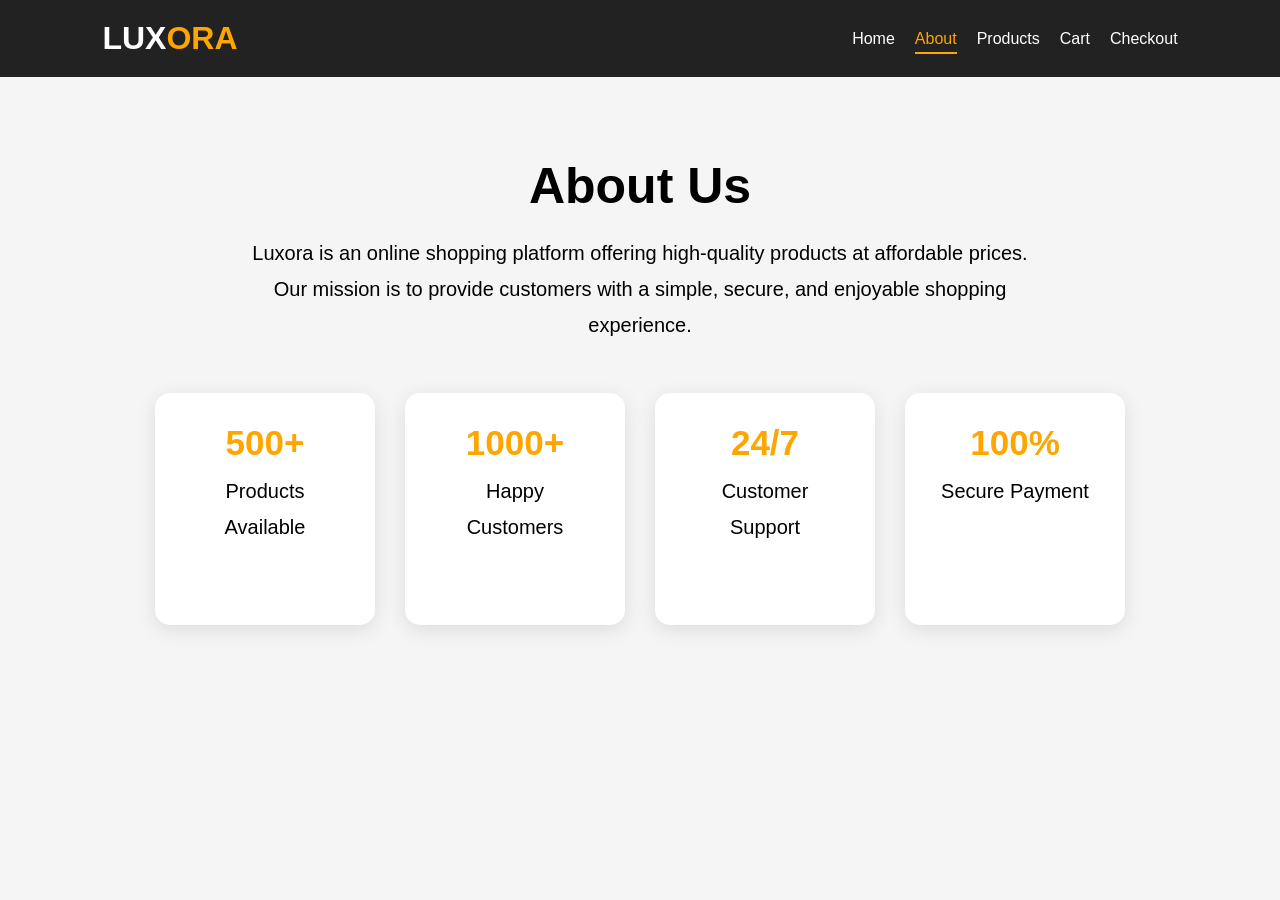
==== about.html @ dd6be41b "Initial upload of Luxora website" ====
<!DOCTYPE html>
<html lang="en">
<head>
    <link rel="icon" type="image/png" href="C:\Users\City Computer\Desktop\Images/fav.png">
    <title>About Us</title>
    <link rel="stylesheet" href="style.css">
</head>
<body>

<nav class="navbar">
    <div class="logo">LUX<span>ORA</span></div>
    <ul class="nav-links">
        <li><a href="index.html">Home</a></li>
        <li><a href="about.html"  class="active">About</a></li>
        <li><a href="products.html">Products</a></li>
        <li><a href="cart.html">Cart</a></li>
        <li><a href="checkout.html">Checkout</a></li>
    </ul>
</nav>

<section class="about">
    <h1>About Us</h1>

    <p>
        Luxora is an online shopping platform offering high-quality
        products at affordable prices. Our mission is to provide customers
        with a simple, secure, and enjoyable shopping experience.
    </p>

    <div class="about-features">
        <div class="feature">
            <h3>500+</h3>
            <p>Products Available</p>
        </div>

        <div class="feature">
            <h3>1000+</h3>
            <p>Happy Customers</p>
        </div>

        <div class="feature">
            <h3>24/7</h3>
            <p>Customer Support</p>
        </div>

        <div class="feature">
            <h3>100%</h3>
            <p>Secure Payment</p>
        </div>
    </div>
</section>
</body>
</html>
---- style.css ----
*{
    margin:0;
    padding:0;
    box-sizing:border-box;
}

body{
    font-family:Arial;
    background:#f5f5f5;
}

.navbar{
    background:#222;
    color:white;
    display:flex;
    justify-content:space-between;
    align-items:center;
    padding:20px 8%;
}

.logo{
    font-size: 32px;
    font-weight: bold;
    color: white;
}

.logo span{
    color: orange;
}

@media (max-width: 768px) {
    .nav-links {
        display: none;
    }

    .menu-icon {
        display: block;
    }
}

.nav-links{
    list-style:none;
    display: flex;
}

.nav-links li{
    margin-left:20px;
}

.nav-links a{
    color:white;
    text-decoration:none;
    transition: 0.3;
    padding-bottom: 5px;
}

.nav-links a:hover{
    color: orange;
    border-bottom: 2px solid orange;
}

nav a.active{
    color: orange;
    border-bottom: 2px solid orange;
}

.hero{
    height:90vh;
    display:flex;
    flex-direction:row;
    justify-content:center;
    align-items:center;
    text-align:center;
}

.hero h1{
    font-size:55px;
}

.hero p{
    margin:20px;
    font-size:20px;
}

.hero-text{
    width:50%;
}

.hero-image{
    width:50%;
    text-align:center;
}

.hero-image img{
    width:500px;
    max-width:100%;
    animation: float 3s ease-in-out infinite;
}

@keyframes float{
    0%{
        transform:translateY(0px);
    }

    50%{
        transform:translateY(-15px);
    }

    100%{
        transform:translateY(0px);
    }
}

.btn{
    padding:12px 25px;
    background:orange;
    color:white;
    text-decoration:none;
    cursor:pointer;
    border-radius: 6px;
}

.btn:hover{
    background: black;
}

.products{
    display:flex;
    flex-wrap: wrap;
    gap:30px;
    padding:40px;
    justify-content:center;
}

.product{
    background:#FFFFFF;
    padding:20px;
    border-radius:10px;
    text-align:center;
    width:250px;
    overflow: hidden;
}

.product img{
    width:100%;
    height:200px;
    object-fit:cover;
    transition: 0.3 ease;
    border-radius: 10px;
}

.product img:hover{
    transform: scale(1.2);
}

button{
    margin-top:10px;
    padding:10px 20px;
    border:none;
    background:orange;
    color:white;
    cursor:pointer;
    border-radius: 6px;
}

button:hover{
    background: black;
}

.about{
    text-align:center;
    padding:80px 50px;
}

.about h1{
    font-size:50px;
    margin-bottom:20px;
}

.about p{
    font-size:20px;
    max-width:800px;
    margin:0 auto 50px;
    line-height:1.8;
}

.about-features{
    display:flex;
    justify-content:center;
    gap:30px;
    flex-wrap:wrap;
}

.feature{
    width:220px;
    padding:30px;
    background:white;
    border-radius:15px;
    box-shadow:0 5px 20px rgba(0,0,0,0.1);
}

.feature h3{
    color:orange;
    font-size:35px;
    margin-bottom:10px;
}


.cart-section{
    text-align:center;
    padding:80px 20px;
}

.cart-box{
    width:300px;
    margin:30px auto;
    padding:30px;
    background:white;
    border-radius:15px;
    box-shadow:0 5px 20px rgba(0,0,0,0.1);
}

.cart-box h2{
    margin-bottom:20px;
}

#cart-count{
    font-size:60px;
    color:orange;
    margin:20px 0;
}
.checkout{
    display:flex;
    flex-direction:column;
    width:400px;
    margin:50px auto;
    gap:15px;
}

.checkout input{
    padding:12px;
        border: 2px solid orange;
    border-radius: 3px;
}
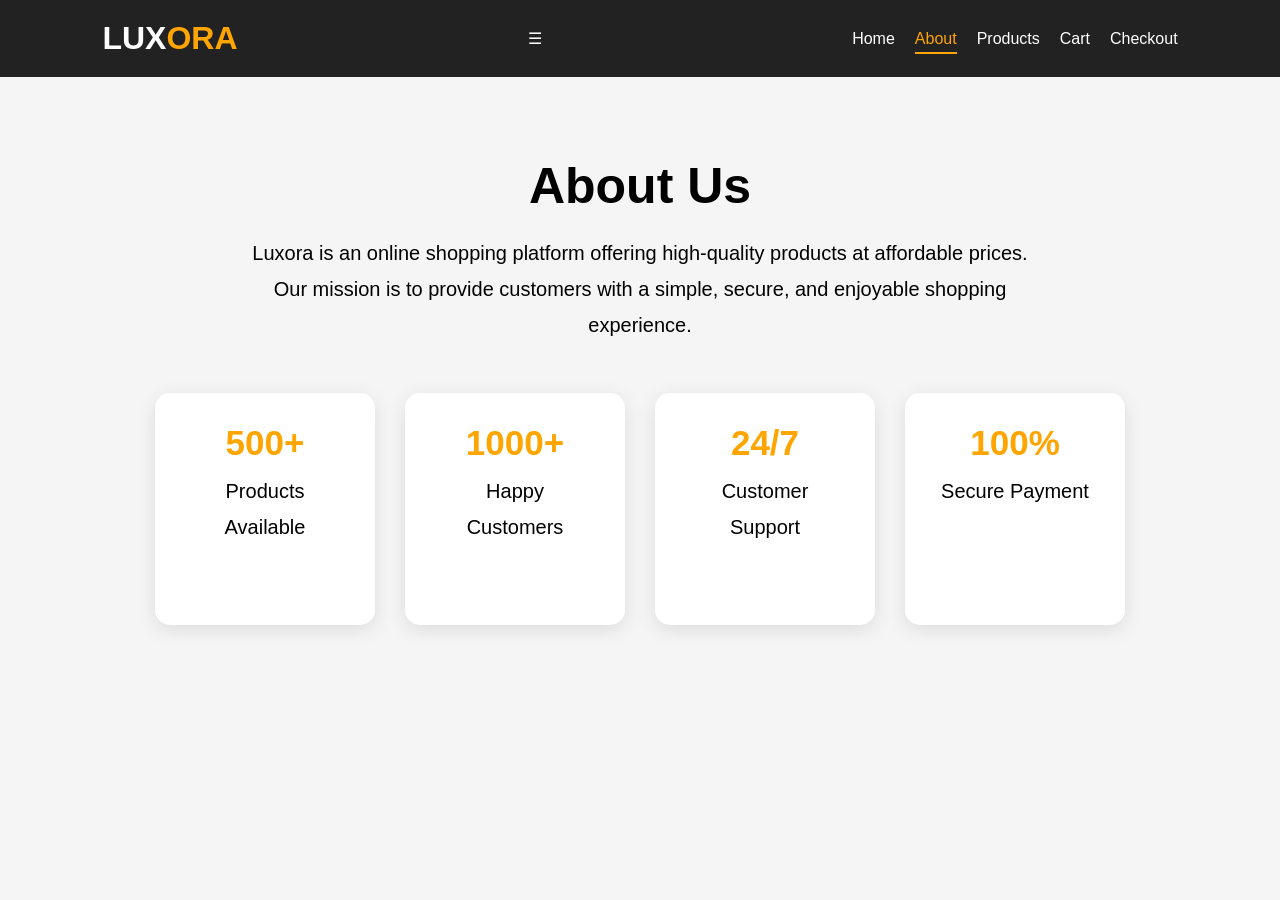
==== commit 26f1210f: "Add menu toggle functionality to about.html" ====
--- a/about.html
+++ b/about.html
@@ -1,7 +1,7 @@
 <!DOCTYPE html>
 <html lang="en">
 <head>
-    <link rel="icon" type="image/png" href="C:\Users\City Computer\Desktop\Images/fav.png">
+    <link rel="icon" type="image/png" href="Images/fav.png">
     <title>About Us</title>
     <link rel="stylesheet" href="style.css">
 </head>
@@ -9,6 +9,7 @@
 
 <nav class="navbar">
     <div class="logo">LUX<span>ORA</span></div>
+    <div class="menu-toggle" onclick="toggleMenu()">☰</div>
     <ul class="nav-links">
         <li><a href="index.html">Home</a></li>
         <li><a href="about.html"  class="active">About</a></li>
@@ -50,4 +51,4 @@
     </div>
 </section>
 </body>
-</html>+</html>
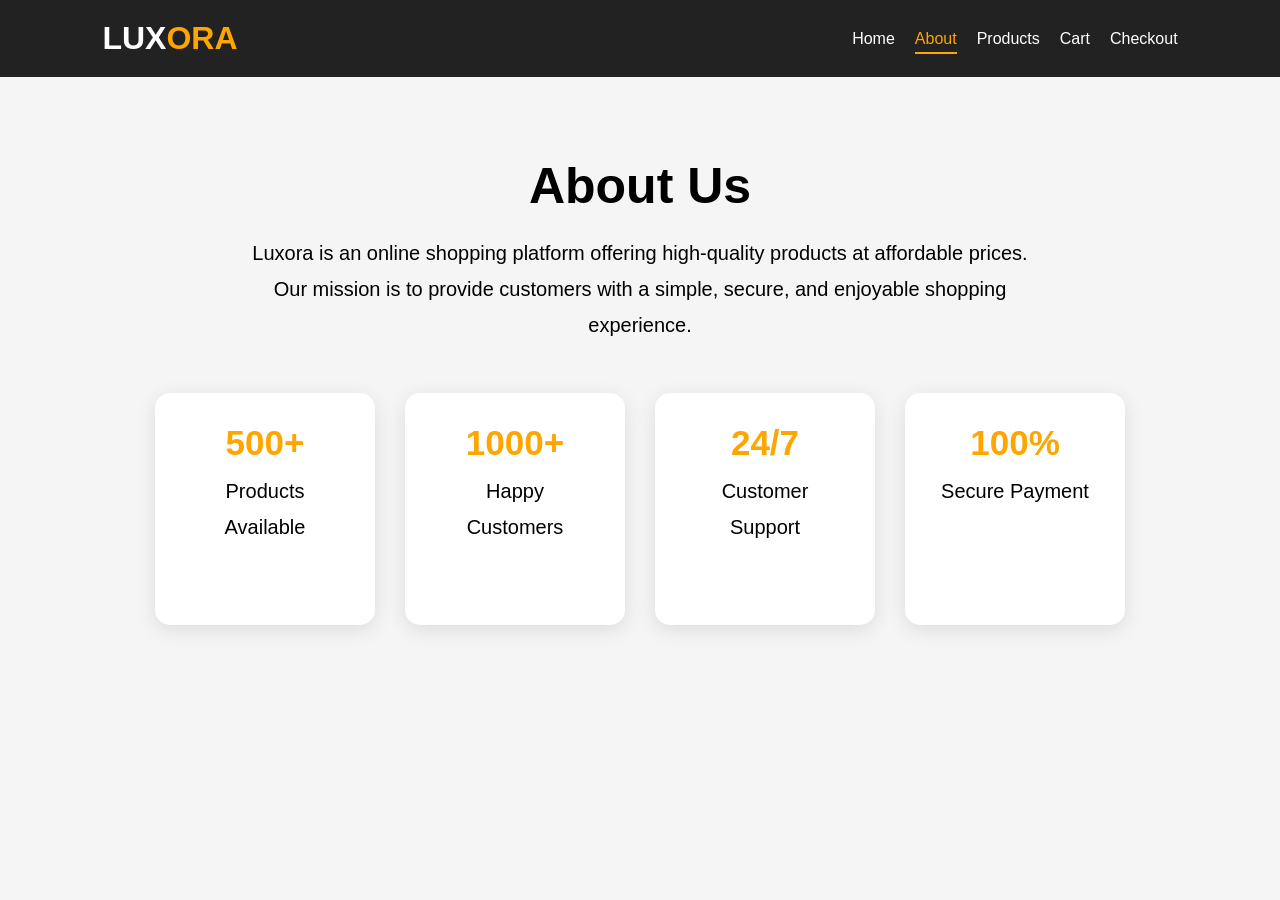
==== commit ceb50dc3: "Add script tag for external JavaScript file" ====
--- a/about.html
+++ b/about.html
@@ -50,5 +50,7 @@
         </div>
     </div>
 </section>
+    <script src="script.js"></script>
+
 </body>
 </html>
--- a/style.css
+++ b/style.css
@@ -16,6 +16,50 @@
     justify-content:space-between;
     align-items:center;
     padding:20px 8%;
+}
+
+.menu-toggle{
+    display:none;
+    font-size:30px;
+    color:white;
+    cursor:pointer;
+}
+
+@media (max-width:768px){
+
+    .menu-toggle{
+        display:block;
+    }
+
+    .nav-links{
+        display:none;
+        flex-direction:column;
+        position:absolute;
+        top:70px;
+        left:0;
+        width:100%;
+        background:#111;
+        padding:20px 0;
+    }
+
+    .nav-links.show{
+        display:flex;
+    }
+
+    .product{
+        width:90%;
+        margin:auto;
+    }
+
+    .hero{
+        flex-direction:column;
+        text-align:center;
+    }
+
+    .hero img{
+        width:70%;
+        margin-top:20px;
+    }
 }
 
 .logo{
@@ -241,4 +285,4 @@
     padding:12px;
         border: 2px solid orange;
     border-radius: 3px;
-}+}
